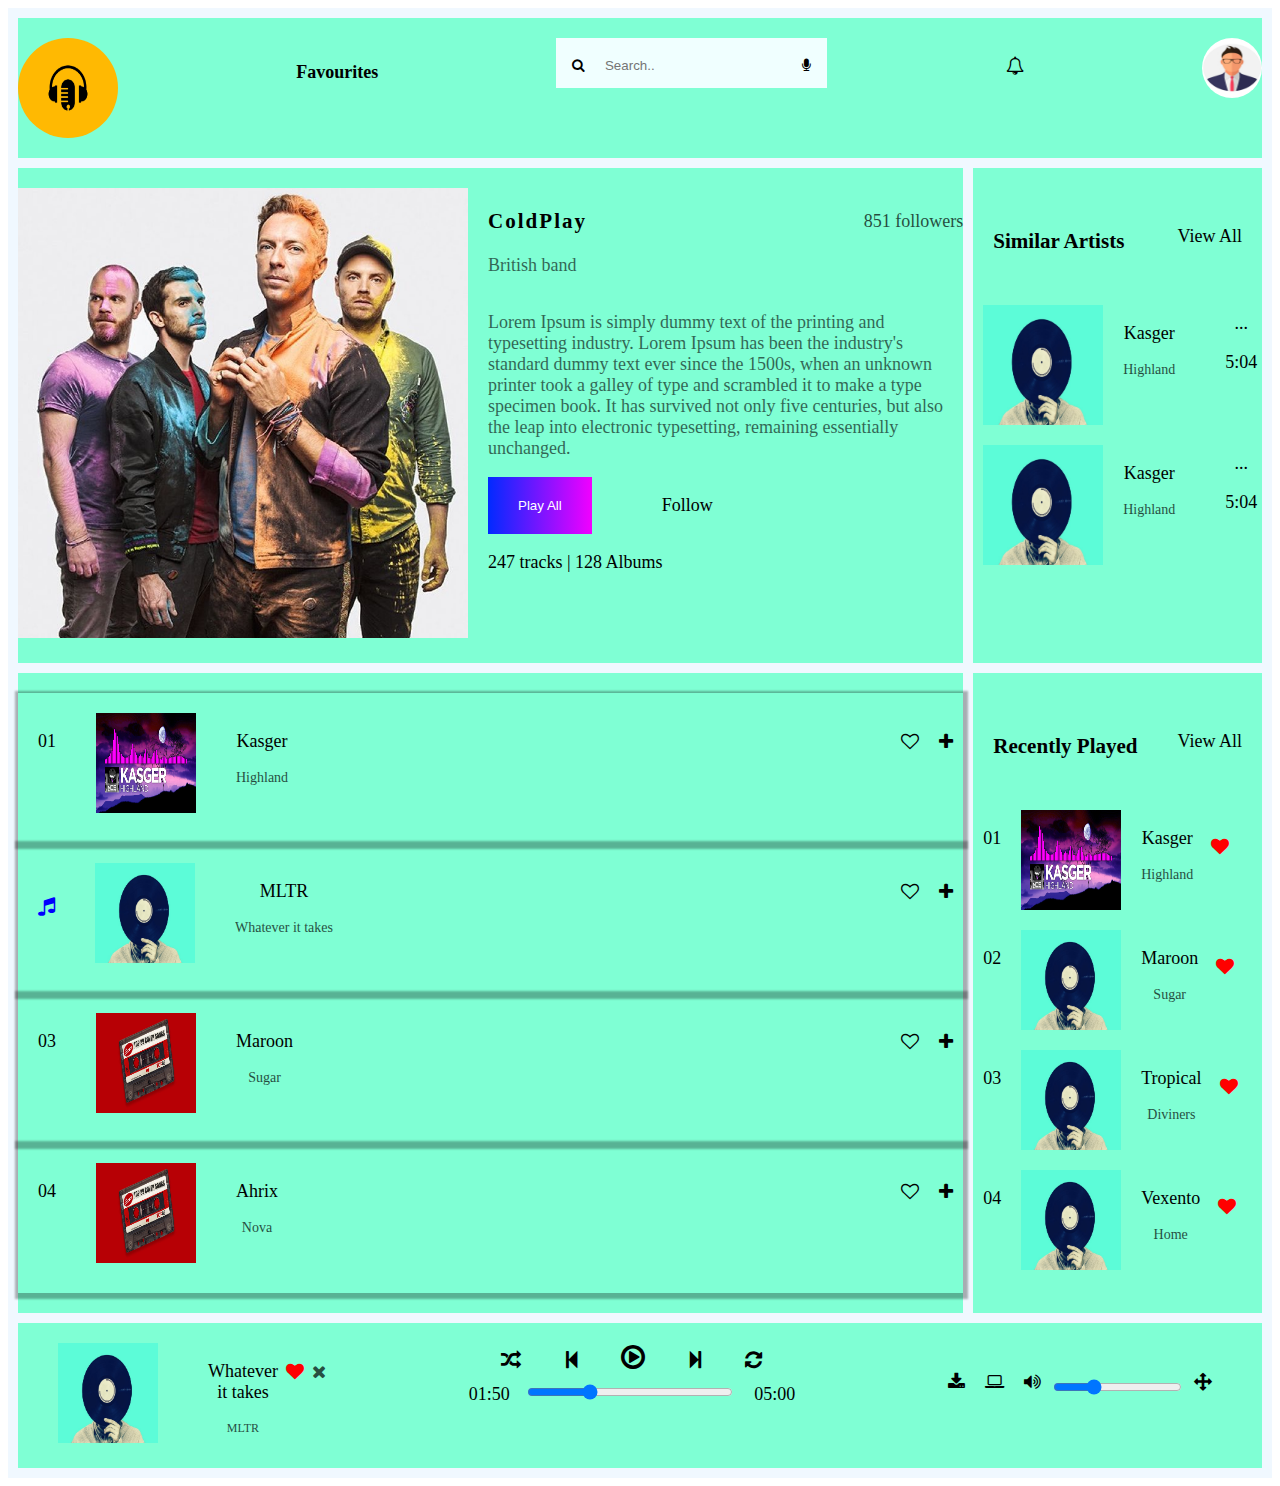
==== MajorProject/detail.html @ af43fbca "Many changes" ====
<!DOCTYPE html>
<html lang="en">

<head>
    <meta charset="UTF-8">
    <meta http-equiv="X-UA-Compatible" content="IE=edge">
    <meta name="viewport" content="width=device-width, initial-scale=1.0">
    <link rel="stylesheet" href="https://cdnjs.cloudflare.com/ajax/libs/font-awesome/4.7.0/css/font-awesome.min.css">
    <link rel="stylesheet" href="detail.css">
    <title>Detail</title>
</head>

<body>
    <div class="grid-container">
        <div class="item1">
            <div class="menu-header">
                <img src="images/logo.jpg" width="100" height="100">

                <h4>Favourites</h4>

                <div class="form">
                    <button class="btn1" type="submit"><i class="fa fa-search"></i></button>
                    <input type="text" placeholder="Search..">
                    <button class="btn1" type="submit"><i class="fa fa-microphone"></i></button>


                </div>

                <p><i class="fa fa-bell-o"></i></p>
                <div>
                    <img src="images/profile.jpg" width="60" height="60">
                </div>

            </div>
        </div>
        <div class="item2">
            <div class="bigimage-row">
                <div>
                    <img src="images/coldplay_Fotor.jpg" alt="" width="450" height="450">
                </div>
                <div class="bgimage-col-details">
                    <div class="bgimage-title-row">
                        <div class="bgimage-title-col">
                            <h3 class="bgimage-titlename">ColdPlay</h3>
                            <p class="bgimage-band">British band</p>

                        </div>
                        <div>
                            <p class="bgimage-followers">851 followers</p>
                        </div>
                    </div>
                    <p class="bgimage-band">Lorem Ipsum is simply dummy text of the printing and typesetting
                        industry. Lorem Ipsum has been the industry's standard dummy text ever since the 1500s,
                        when an unknown printer took a galley of type and scrambled it to make a type specimen
                        book. It has survived not only five centuries, but also the leap into electronic
                        typesetting, remaining essentially unchanged. </p>
                    <div class="bgimage-play-row">

                        <button class="bgimage-btn">Play All</button>


                        <p class="bgimage-btn-text">Follow</p>
                    </div>
                    <p class="bgimage-tracks">247 tracks | 128 Albums</p>
                </div>

            </div>
        </div>
        <div class="item3">
            <div class="playlist-column">
                <div class="playlist-total-row">

                    <div class="playlist-row">
                        <p class="space-playlist">01</p>
                        <img class="space-playlist" src="images/ncs2.jpg" alt="" width="100" height="100">
                        <div class="space-playlist">
                            <p>Kasger</p>
                            <p class="song-latest-title-date">Highland</p>
                        </div>
                    </div>
                    <div class="playlist-row-icon"><i class="fa fa-heart-o"></i><i class="fa fa-plus"></i></div>
                </div>
                <div class="playlist-total-row">

                    <div class="playlist-row">
                        <p class="space-playlist"><i class="fa fa-music"></i></p>
                        <img class="space-playlist" src="images/song2_Fotor.jpg" alt="" width="100" height="100">
                        <div class="space-playlist">
                            <p>MLTR</p>
                            <p class="song-latest-title-date">Whatever it takes</p>
                        </div>
                    </div>
                    <div class="playlist-row-icon"><i class="fa fa-heart-o"></i><i class="fa fa-plus"></i></div>
                </div>
                <div class="playlist-total-row">

                    <div class="playlist-row">
                        <p class="space-playlist">03</p>
                        <img class="space-playlist" src="images/song3.jpg" alt="" width="100" height="100">
                        <div class="space-playlist">
                            <p>Maroon</p>
                            <p class="song-latest-title-date">Sugar</p>
                        </div>
                    </div>
                    <div class="playlist-row-icon"><i class="fa fa-heart-o"></i><i class="fa fa-plus"></i></div>
                </div>
                <div class="playlist-total-row">

                    <div class="playlist-row">
                        <p class="space-playlist">04</p>
                        <img class="space-playlist" src="images/song3.jpg" alt="" width="100" height="100">
                        <div class="space-playlist">
                            <p>Ahrix</p>
                            <p class="song-latest-title-date">Nova</p>
                        </div>
                    </div>
                    <div class="playlist-row-icon"><i class="fa fa-heart-o"></i><i class="fa fa-plus"></i></div>
                </div>

            </div>
        </div>
        <div class="item4">
            <div class="similar-column">
                <div class="similar-head-title">
                    <h3 class="similarname">
                        Similar Artists
                    </h3>
                    <p class="similarname2">View All</p>
                </div>
                <div class="similar-song-head-title">
                    <div class="similar-song-head2">
                        <img class="space-recently" src="images/song2_Fotor.jpg" alt="" width="120" height="120">
                        <div class="space-recently">
                            <p>Kasger</p>
                            <p class="similar-latest-title-date">Highland</p>
                        </div>
                    </div>
                    <div class="similar-latest-title-time">
                        <p class="dot">...</p>
                        <p class="dot">5:04</p>
                    </div>
                </div>
                <div class="similar-song-head-title">
                    <div class="similar-song-head2">
                        <img class="space-recently" src="images/song2_Fotor.jpg" alt="" width="120" height="120">
                        <div class="space-recently">
                            <p>Kasger</p>
                            <p class="similar-latest-title-date">Highland</p>
                        </div>
                    </div>
                    <div class="similar-latest-title-time">
                        <p class="dot">...</p>
                        <p class="dot">5:04</p>
                    </div>
                </div>

            </div>
        </div>
        <div class="item5">
            <div class="recently-column">
                <div class="recently-head-title">
                    <h3 class="recentlyname">
                        Recently Played
                    </h3>
                    <p class="recentlyname2">View All</p>
                </div>
                <div class="recently-song-head-title">
                    <div class="recently-song-head2">
                        <p class="space-recently">01</p>
                        <img class="space-recently" src="images/ncs2.jpg" alt="" width="100" height="100">
                        <div class="space-recently">
                            <p>Kasger</p>
                            <p class="recently-latest-title-date">Highland</p>
                        </div>
                    </div>
                    <p><i class="fa fa-heart"></i></p>
                </div>
                <div class="recently-song-head-title">
                    <div class="recently-song-head2">
                        <p class="space-recently">02</p>
                        <img class="space-recently" src="images/song2_Fotor.jpg" alt="" width="100" height="100">
                        <div class="space-recently">
                            <p>Maroon</p>
                            <p class="recently-latest-title-date">Sugar</p>
                        </div>
                    </div>
                    <p><i class="fa fa-heart"></i></p>
                </div>
                <div class="recently-song-head-title">
                    <div class="recently-song-head2">
                        <p class="space-recently">03</p>
                        <img class="space-recently" src="images/song2_Fotor.jpg" alt="" width="100" height="100">
                        <div class="space-recently">
                            <p>Tropical</p>
                            <p class="recently-latest-title-date">Diviners</p>
                        </div>
                    </div>
                    <p><i class="fa fa-heart"></i></p>
                </div>
                <div class="recently-song-head-title">
                    <div class="recently-song-head2">
                        <p class="space-recently">04</p>
                        <img class="space-recently" src="images/song2_Fotor.jpg" alt="" width="100" height="100">
                        <div class="space-recently">
                            <p>Vexento</p>
                            <p class="recently-latest-title-date">Home</p>
                        </div>
                    </div>
                    <p><i class="fa fa-heart"></i></p>
                </div>

            </div>
        </div>
        <div class="item6">
            <div class="musicplayer-row">
                <div class="songtitle-row">
                    <img src="images/song2_Fotor.jpg" alt="songs" width="100" height="100">

                    <div class="songtitle-col">
                        <p>Whatever it takes</p>
                        <p class="singertitle">MLTR</p>
                    </div>
                    <i class="fa fa-heart"></i>
                    <i class="fa fa-remove"></i>
                </div>
                <div class="tuner-col">
                    <div class="tunerplay-row">
                        <i class="playicon  fa fa-random fa-1x"></i>
                        <i class="playicon  fa fa-step-backward fa-1x"></i>
                        <i class="playiconmain fa fa-play-circle-o fa-1x"></i>
                        <i class="playicon  fa fa-step-forward fa-1x"></i>
                        <i class="playicon  fa fa-refresh fa-1x "></i>
                    </div>
                    <div class="timerplay-row">
                        <span class="timeplay">01:50</span><input type="range" min="1" max="100" value="30"
                            class="seek_slider">
                        <span class="timeplay">05:00</span>
                    </div>
                </div>
                <div class="volume-row">
                    <i class="volumeicon fa fa-download fa-1x "></i>
                    <i class="volumeicon fa fa-laptop fa-1x "></i>
                    <i class="volumeicon fa fa-volume-up fa-1x "></i>

                    <input type="range" min="1" max="100" value="30" class="vol_slider">
                    <i class="volumeicon fa fa-arrows fa-1x "></i>
                </div>
            </div>
        </div>
    </div>

</body>

</html>
---- MajorProject/detail.css ----
.item1 {
    grid-area: navigation;
}

.item2 {
    grid-area: bigimage;
}

.item3 {
    grid-area: playlist;
}

.item4 {
    grid-area: similarartists;
}

.item5 {
    grid-area: recentlyplayed;
}

.item6 {
    grid-area: player;
}

.grid-container {
    display: grid;
    grid-template-areas:
        'navigation navigation navigation navigation navigation navigation'
        'bigimage bigimage bigimage bigimage similarartists similarartists'
        'playlist playlist playlist playlist recentlyplayed recentlyplayed'
        'player player player player player player'
    ;
    grid-gap: 10px;
    background-color: aliceblue;
    padding: 10px;
}

.grid-container>div {
    background-color: aquamarine;
    text-align: center;
    padding: 20px 0;
    font-size: large;
}

/* menu-header styles */

.menu-header {
    display: flex;
    justify-content: space-between;
    flex-direction: row;
}

.menu-header img {
    border-radius: 50%;
}

.menu-header input[type=text] {
    border: none;
    background-color: azure;
    margin: 0;
    padding: 10px;
}

.form {
    background-color: azure;
    margin: 0px;
    padding: 10px;
    height: 30px;

}

.btn {
    border: none;
    height: 25px;

}

.btn1 {
    border: none;
    background-color: azure;

    height: 25px;

}

/* BigImage Row */
.bigimage-row {
    display: flex;
    flex-direction: row;
}

.bgimage-col-details {
    display: flex;
    flex-direction: column;
}

.bgimage-title-row {
    display: flex;
    flex-direction: row;
    justify-content: space-between;
}

.bgimage-title-col {
    flex-direction: column;
}

.bgimage-titlename {
    padding-left: 20px;
    padding-right: 200px;
    letter-spacing: 2px;
}

.bgimage-followers {
    padding-top: 5px;
    opacity: 0.7;
}

.bgimage-band {
    text-align: left;
    padding-left: 20px;
    opacity: 0.6;
}

.bgimage-play-row {
    display: flex;
    flex-direction: row;
}

.bgimage-play-col {
    flex-direction: column;
}

.bgimage-btn {
    border: none;
    margin-left: 20px;
    padding: 0px 30px;
    background-image: linear-gradient(to right, rgb(0, 42, 255), rgb(242, 0, 255));
    color: white;
}

.bgimage-btn-text {
    opacity: 1;
    padding-left: 70px;
}

.bgimage-tracks {
    text-align: left;
    padding-left: 20px;
}

/* Similar Artists */
.similar-column {
    display: flex;
    flex-direction: column;
}

.similarname {
    padding: 20px;
}

.similarname2 {
    padding: 20px;
}

.similar-head-title {
    display: flex;
    flex-direction: row;
    justify-content: space-between;
}

.similar-head-title {
    display: flex;
    flex-direction: row;
    justify-content: space-between;
}

.similar-song-head-title {
    display: flex;
    flex-direction: row;

}

.similar-song-head2 {
    display: flex;
    flex-direction: row;
}

.similar-latest-title-date {
    opacity: 0.7;
    font-size: 14px;
}

.space-recently {
    padding: 10px;
}

.similar-latest-title-time {
    margin-left: 40px;
}




/* Playlist styles */
.playlist-column {
    display: flex;
    flex-direction: column;

}

.playlist-total-row {
    display: flex;
    flex-direction: row;
    justify-content: space-between;
    box-shadow: 1px 2px 2px 4px rgba(0, 0, 0, 0.3);
}

.playlist-row {
    display: flex;
    flex-direction: row;
    padding-bottom: 10px;

}

.space-playlist {
    padding: 20px;
}

.fa-heart-o {
    margin-top: 30px;
    padding-right: 20px;
}

.playlist-row-icon {
    padding: 10px;
}

.song-latest-title-date {
    opacity: 0.7;
    font-size: 14px;
}

.fa-music {
    margin-top: 15px;
    font-size: 20px;
    color: blue;
}

/* Recently Played */
.recently-column {
    display: flex;
    flex-direction: column;
}

.recentlyname {
    padding: 20px;
}

.recentlyname2 {
    padding: 20px;
}

.recently-head-title {
    display: flex;
    flex-direction: row;
    justify-content: space-between;
}

.recently-song-head-title {
    display: flex;
    flex-direction: row;

}

.recently-song-head2 {
    display: flex;
    flex-direction: row;
}

.recently-latest-title-date {
    opacity: 0.7;
    font-size: 14px;
}

.space-recently {
    padding: 10px;
}




/* Musicplayer style */

.musicplayer-row {
    display: flex;
    flex-direction: row;
    justify-content: center;
    padding-left: 40px;
    padding-right: 40px;
}

.songtitle-row {

    display: flex;
    flex-direction: row;
}

.songtitle-col {
    /* display: flex; */
    padding-left: 50px;
    flex-direction: column;
}

.singertitle {
    opacity: 0.7;
    font-size: 12px;
}

.fa-heart {
    color: red;
    margin-top: 20px;
    padding-left: 8px;
}

.fa-remove {
    color: rgba(0, 0, 0, 0.7);
    margin-top: 20px;
    padding-left: 8px;
}

.tuner-col {
    width: 60%;
    padding-left: 100px;
    display: flex;
    flex-direction: column;
}

.tunerplay-row {
    flex-direction: row;
}

.timerplay-row {
    padding-top: 10px;
    /* flex-direction: row; */
}

.playicon {
    padding: 0 20px;
    font-size: 20px;
}

.playiconmain {
    padding: 0 20px;
    font-size: 28px;
}

.timeplay {
    padding: 0 15px;
}

.seek_slider {
    width: 50%;
}

.volume-row {
    display: flex;
    flex-direction: row;
    padding-left: 100px;
}

.volumeicon {
    padding: 10px;
    margin-top: 20px;
}

.vol_slider {
    margin-top: -15px;
}

@media screen and (max-width: 1200px) {
    .tuner-col {
        visibility: hidden;
    }

    .volume-row {
        visibility: hidden;
    }



}
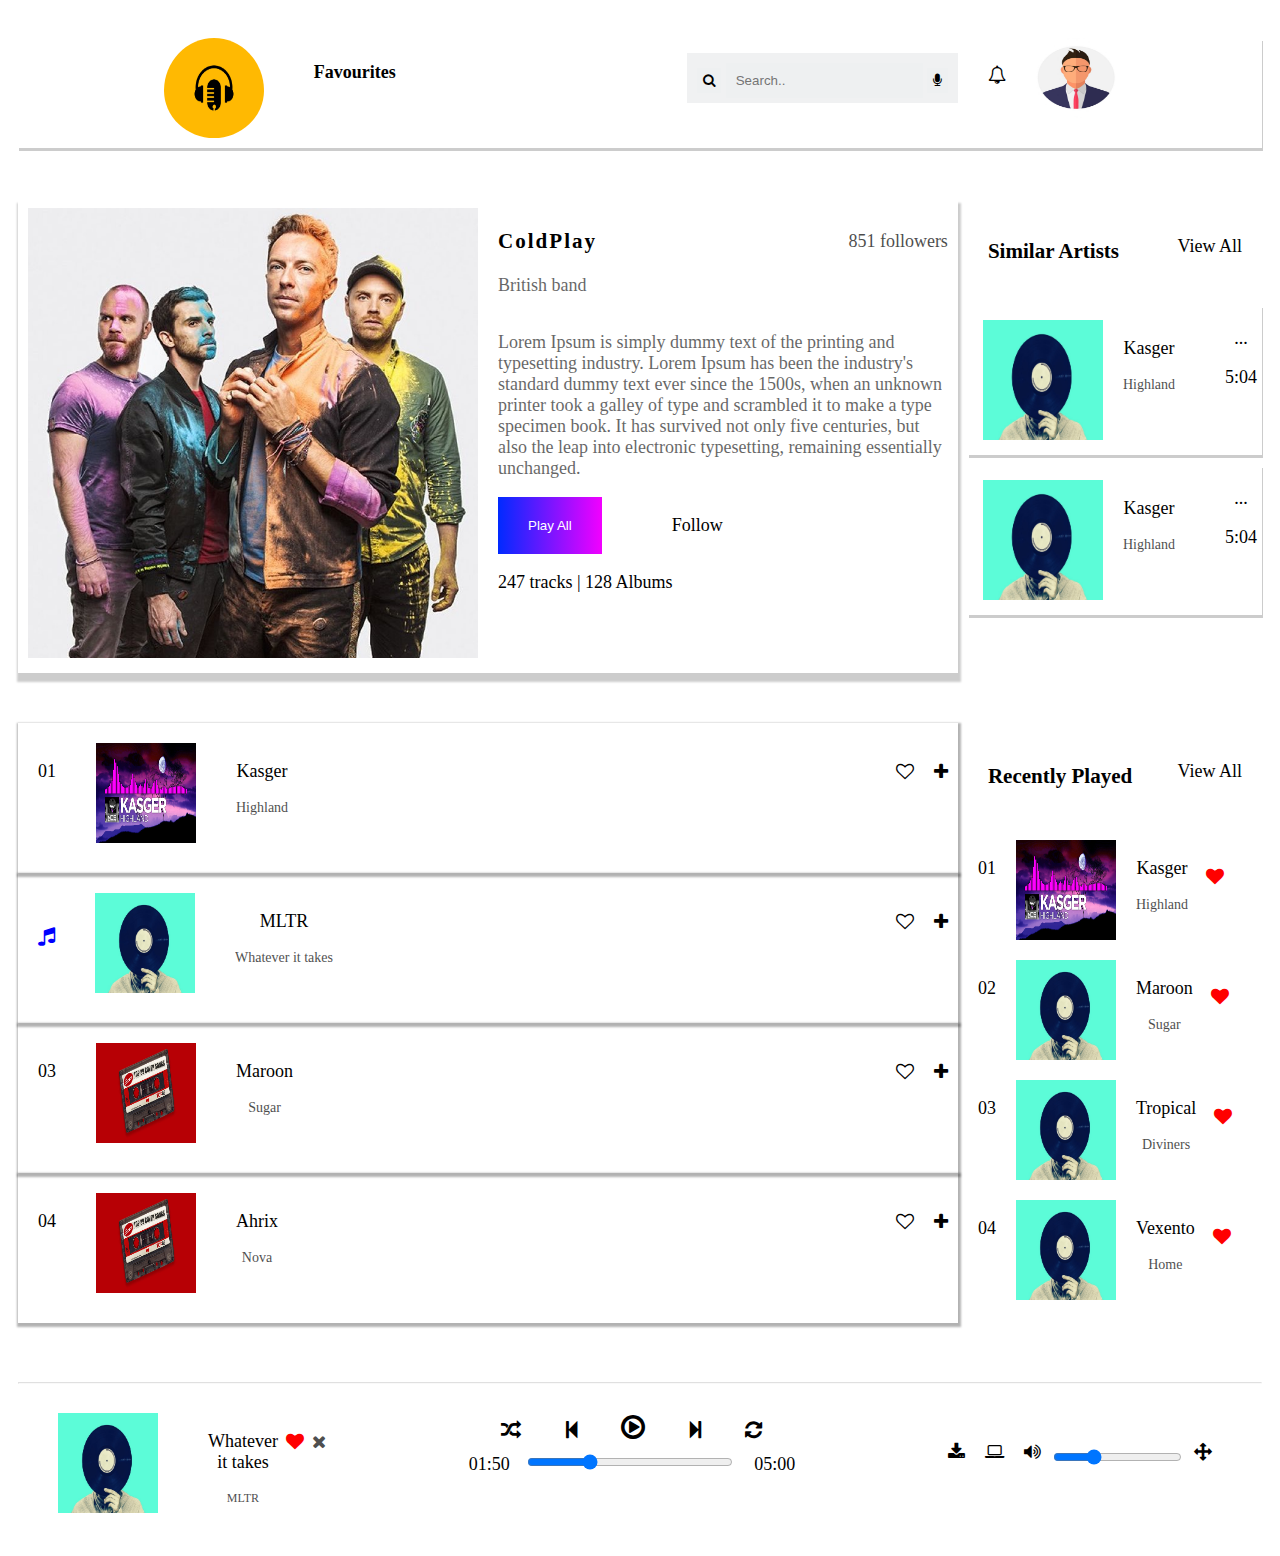
==== commit e62e1497: "almost done" ====
--- a/MajorProject/detail.html
+++ b/MajorProject/detail.html
@@ -14,23 +14,25 @@
     <div class="grid-container">
         <div class="item1">
             <div class="menu-header">
-                <img src="images/logo.jpg" width="100" height="100">
-
-                <h4>Favourites</h4>
-
-                <div class="form">
-                    <button class="btn1" type="submit"><i class="fa fa-search"></i></button>
-                    <input type="text" placeholder="Search..">
-                    <button class="btn1" type="submit"><i class="fa fa-microphone"></i></button>
-
-
-                </div>
-
-                <p><i class="fa fa-bell-o"></i></p>
-                <div>
-                    <img src="images/profile.jpg" width="60" height="60">
-                </div>
-
+                <div class="profilelogo">
+                    <a href="index.html"><img src="images/logo.jpg" width="100" height="100"></a>
+
+                    <h4 class="profilefav">Favourites</h4>
+                </div>
+                <div class="profile-menu">
+                    <div class="form">
+                        <button class="btn1" type="submit"><i class="fa fa-search"></i></button>
+                        <input type="text" placeholder="Search..">
+                        <button class="btn1" type="submit"><i class="fa fa-microphone"></i></button>
+
+
+                    </div>
+
+                    <p><i class="fa fa-bell-o"></i></p>
+                    <div>
+                        <img src="images/profile.jpg" width="80" height="80">
+                    </div>
+                </div>
             </div>
         </div>
         <div class="item2">
@@ -212,6 +214,7 @@
             </div>
         </div>
         <div class="item6">
+            <hr>
             <div class="musicplayer-row">
                 <div class="songtitle-row">
                     <img src="images/song2_Fotor.jpg" alt="songs" width="100" height="100">
--- a/MajorProject/detail.css
+++ b/MajorProject/detail.css
@@ -31,39 +31,58 @@
         'player player player player player player'
     ;
     grid-gap: 10px;
-    background-color: aliceblue;
+    background-color: white;
     padding: 10px;
 }
 
 .grid-container>div {
-    background-color: aquamarine;
+    background-color: white;
     text-align: center;
     padding: 20px 0;
     font-size: large;
 }
 
+hr {
+    opacity: 0.3;
+}
+
+
 /* menu-header styles */
 
 .menu-header {
     display: flex;
-    justify-content: space-between;
-    flex-direction: row;
+    justify-content: space-around;
+    flex-direction: row;
+    background-color: rgba(0, 0, 0, 0.001);
+    box-shadow: 1px 3px rgba(0, 0, 0, 0.2);
 }
 
 .menu-header img {
     border-radius: 50%;
+    padding-bottom: 5px;
+
+}
+
+.profilelogo {
+    display: flex;
+    flex-direction: row;
+}
+
+.profilefav {
+    padding-left: 50px;
 }
 
 .menu-header input[type=text] {
     border: none;
-    background-color: azure;
+    background-color: rgba(230, 232, 234, 0.1);
     margin: 0;
     padding: 10px;
 }
 
 .form {
-    background-color: azure;
-    margin: 0px;
+    background-color: rgba(230, 232, 234, 0.6);
+    ;
+    margin: 15px 0 0 0;
     padding: 10px;
     height: 30px;
 
@@ -71,22 +90,35 @@
 
 .btn {
     border: none;
+
+
     height: 25px;
 
 }
 
 .btn1 {
     border: none;
-    background-color: azure;
-
+    background-color: rgba(230, 232, 234, 0.1);
     height: 25px;
-
+}
+
+.fa-bell-o {
+    margin-top: 10px;
+    padding: 0 30px;
+
+}
+
+.profile-menu {
+    display: flex;
+    flex-direction: row;
 }
 
 /* BigImage Row */
 .bigimage-row {
     display: flex;
     flex-direction: row;
+    padding: 10px;
+    box-shadow: 1px 7px 2px 2px rgba(0, 0, 0, 0.2);
 }
 
 .bgimage-col-details {
@@ -160,29 +192,35 @@
 
 .similarname2 {
     padding: 20px;
+
 }
 
 .similar-head-title {
     display: flex;
     flex-direction: row;
     justify-content: space-between;
+
 }
 
 .similar-head-title {
     display: flex;
     flex-direction: row;
     justify-content: space-between;
+
 }
 
 .similar-song-head-title {
     display: flex;
     flex-direction: row;
-
+    box-shadow: 1px 3px rgba(0, 0, 0, 0.2);
+    padding: 5px;
+    margin-bottom: 10px;
 }
 
 .similar-song-head2 {
     display: flex;
     flex-direction: row;
+
 }
 
 .similar-latest-title-date {
@@ -212,7 +250,7 @@
     display: flex;
     flex-direction: row;
     justify-content: space-between;
-    box-shadow: 1px 2px 2px 4px rgba(0, 0, 0, 0.3);
+    box-shadow: 1px 2px 2px 2px rgba(0, 0, 0, 0.3);
 }
 
 .playlist-row {
@@ -292,11 +330,14 @@
 /* Musicplayer style */
 
 .musicplayer-row {
+    position: -webkit-sticky;
+    position: sticky;
     display: flex;
     flex-direction: row;
     justify-content: center;
     padding-left: 40px;
     padding-right: 40px;
+    padding-top: 20px;
 }
 
 .songtitle-row {
